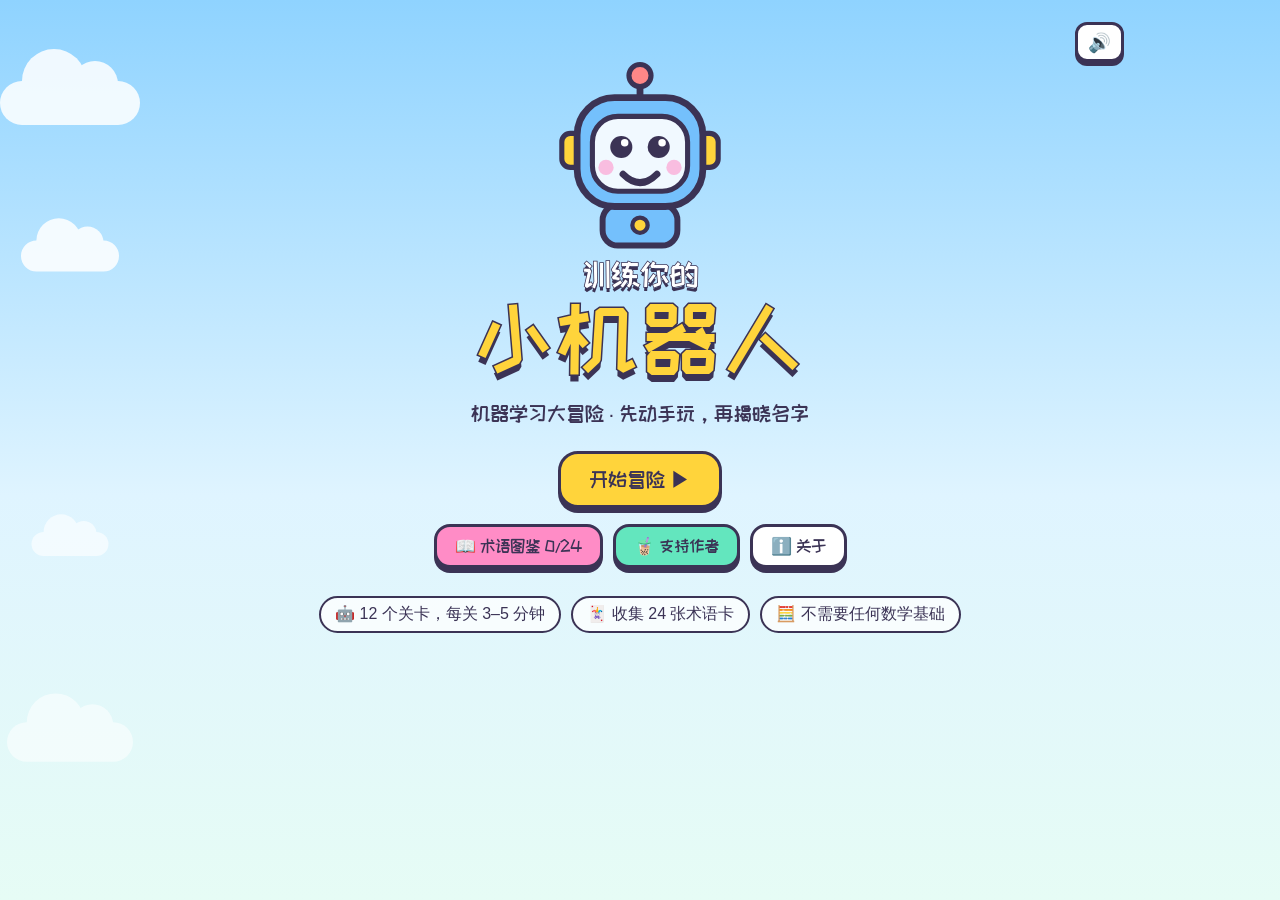
==== index.html @ 01e37d55 "20261012" ====
<!doctype html>
<html lang="zh-CN">
<head>
  <meta charset="utf-8">
  <meta name="viewport" content="width=device-width, initial-scale=1, viewport-fit=cover">
  <title>训练你的小机器人 · 机器学习大冒险</title>
  <meta name="description" content="先动手玩，再揭晓名字：12 个小关卡带你轻松学会机器学习的核心概念和术语。">
  <meta name="theme-color" content="#8fd3ff">
  <link rel="icon" href="data:image/svg+xml,<svg xmlns='http://www.w3.org/2000/svg' viewBox='0 0 100 100'><text y='.9em' font-size='90'>🤖</text></svg>">
  <!-- 可爱字体：异步加载，加载失败（比如网络受限）时自动使用系统字体，不会卡住页面 -->
  <link rel="preconnect" href="https://fonts.googleapis.com">
  <link rel="preconnect" href="https://fonts.gstatic.com" crossorigin>
  <link rel="stylesheet" href="https://fonts.googleapis.com/css2?family=ZCOOL+KuaiLe&display=swap" media="print" onload="this.media='all'">
  <link rel="stylesheet" href="css/style.css">
</head>
<body>
  <div id="sky" aria-hidden="true">
    <div class="cloud c1"></div><div class="cloud c2"></div><div class="cloud c3"></div><div class="cloud c4"></div>
  </div>
  <main id="app"></main>
  <div id="modal-root"></div>

  <script src="js/config.js"></script>
  <script src="js/engine.js"></script>
  <script src="js/cards.js"></script>
  <script src="js/levels/01-labels.js"></script>
  <script src="js/levels/02-features.js"></script>
  <script src="js/levels/03-descent.js"></script>
  <script src="js/levels/04-learning-rate.js"></script>
  <script src="js/levels/05-fitting.js"></script>
  <script src="js/levels/06-exam.js"></script>
  <script src="js/levels/07-network.js"></script>
  <script src="js/levels/08-kmeans.js"></script>
  <script src="js/levels/09-spam.js"></script>
  <script src="js/levels/10-dirty-data.js"></script>
  <script src="js/levels/11-maze.js"></script>
  <script src="js/levels/12-next-word.js"></script>
  <script src="js/main.js"></script>
</body>
</html>
---- css/style.css ----
/* ===================================================================
 *  训练你的小机器人 —— 卡通彩色风格
 * =================================================================== */
:root {
  --ink: #3b3355;
  --ink-soft: #6a6285;
  --paper: #fffdf7;
  --sky1: #8fd3ff;
  --sky2: #dff4ff;
  --yellow: #ffd43b; --yellow-l: #fff3bf;
  --pink: #ff8cc6;   --pink-l: #ffe3f1;
  --mint: #63e6be;   --mint-l: #d3f9d8;
  --blue: #74c0fc;   --blue-l: #e7f5ff;
  --purple: #b197fc; --purple-l: #f3f0ff;
  --orange: #ffa94d; --orange-l: #fff4e6;
  --red: #ff8787;    --red-l: #fff0f0;
  --green: #51cf66;
  --radius: 20px;
  --shadow: 0 5px 0 var(--ink);
  --font-fun: "ZCOOL KuaiLe", "Baloo 2", "PingFang SC", "Hiragino Sans GB", "Microsoft YaHei", "Noto Sans SC", sans-serif;
  --font-body: "PingFang SC", "Hiragino Sans GB", "Microsoft YaHei", "Noto Sans SC", "Segoe UI", sans-serif;
}

* { box-sizing: border-box; }
html { -webkit-text-size-adjust: 100%; }
body {
  margin: 0;
  min-height: 100vh;
  color: var(--ink);
  font-family: var(--font-body);
  font-size: 16px;
  line-height: 1.55;
  background: linear-gradient(180deg, var(--sky1) 0%, var(--sky2) 55%, #e6fcf5 100%) fixed;
  overflow-x: hidden;
}
h1, h2, h3, .btn, .fun { font-family: var(--font-fun); font-weight: 400; }
h2 { font-size: 1.6rem; margin: .3em 0 .5em; }
b { font-weight: 700; }
code { background: var(--purple-l); padding: 1px 6px; border-radius: 6px; font-size: .92em; }
.muted { color: var(--ink-soft); }
.small { font-size: .88rem; }
.center { text-align: center; }
.hidden { display: none !important; }

/* ---------- 天空背景 ---------- */
#sky { position: fixed; inset: 0; pointer-events: none; z-index: 0; overflow: hidden; }
.cloud {
  position: absolute; background: #fff; border-radius: 100px; opacity: .85;
  width: 140px; height: 44px; animation: drift linear infinite;
}
.cloud::before, .cloud::after { content: ""; position: absolute; background: #fff; border-radius: 50%; }
.cloud::before { width: 64px; height: 64px; top: -32px; left: 22px; }
.cloud::after { width: 46px; height: 46px; top: -20px; left: 72px; }
.cloud.c1 { top: 9%; animation-duration: 70s; animation-delay: -20s; }
.cloud.c2 { top: 26%; transform: scale(.7); animation-duration: 95s; animation-delay: -60s; }
.cloud.c3 { top: 58%; transform: scale(.55); animation-duration: 120s; animation-delay: -10s; opacity: .6; }
.cloud.c4 { top: 80%; transform: scale(.9); animation-duration: 85s; animation-delay: -45s; opacity: .55; }
@keyframes drift { from { left: -200px; } to { left: 110%; } }

#app { position: relative; z-index: 1; max-width: 1000px; margin: 0 auto; padding: 12px 16px 40px; }

/* ---------- 按钮 ---------- */
.btn {
  --bg: #fff; --bg-d: #e9ecef;
  display: inline-flex; align-items: center; justify-content: center; gap: 6px;
  font-size: 1.05rem; color: var(--ink); text-decoration: none;
  background: var(--bg); border: 3px solid var(--ink); border-radius: 16px;
  padding: 9px 18px; box-shadow: var(--shadow); cursor: pointer;
  transition: transform .08s, box-shadow .08s, filter .15s; user-select: none;
  -webkit-tap-highlight-color: transparent; line-height: 1.2;
}
.btn:hover { filter: brightness(1.05); }
.btn:active { transform: translateY(4px); box-shadow: 0 1px 0 var(--ink); }
.btn:disabled { opacity: .45; cursor: not-allowed; transform: none; box-shadow: var(--shadow); filter: grayscale(.4); }
.btn:focus-visible, .quiz-opt:focus-visible, .map-tile:focus-visible { outline: 4px solid #fff; outline-offset: 2px; }
.btn-big { font-size: 1.3rem; padding: 13px 28px; border-radius: 20px; }
.btn-small { font-size: .95rem; padding: 6px 12px; border-radius: 12px; box-shadow: 0 4px 0 var(--ink); }
.btn-icon { font-size: 1.15rem; padding: 6px 10px; border-radius: 12px; box-shadow: 0 4px 0 var(--ink); min-width: 42px; }
.btn-yellow { --bg: var(--yellow); }
.btn-pink { --bg: var(--pink); }
.btn-mint { --bg: var(--mint); }
.btn-blue { --bg: var(--blue); }
.btn-purple { --bg: var(--purple); }
.btn-orange { --bg: var(--orange); }
.btn-red { --bg: var(--red); }
.btn-white { --bg: #fff; }
.btn.on { --bg: var(--yellow); }
.btn-row { display: flex; flex-wrap: wrap; gap: 12px; justify-content: center; margin-top: 16px; }
.pulse { animation: pulse 1.2s ease-in-out infinite; }
@keyframes pulse { 50% { transform: scale(1.05); } }

/* ---------- 通用面板 ---------- */
.panel {
  background: var(--paper); border: 3px solid var(--ink); border-radius: var(--radius);
  box-shadow: var(--shadow); padding: 14px;
}
.chip {
  display: inline-block; background: #fff; border: 2.5px solid var(--ink); border-radius: 999px;
  padding: 3px 12px; font-family: var(--font-fun); font-size: 1rem;
}
.big-emoji { font-size: 4rem; line-height: 1.1; }

/* ---------- 标题页 ---------- */
.title-screen { text-align: center; padding-top: 10px; }
.title-top { display: flex; justify-content: flex-end; }
.title-robot { width: 170px; margin: 0 auto; }
.bob { animation: bob 2.4s ease-in-out infinite; }
@keyframes bob { 50% { transform: translateY(-10px) rotate(-2deg); } }
.game-title { margin: 6px 0 4px; line-height: 1.05; }
.game-title span { display: block; }
.t-small { font-size: 2rem; color: #fff; -webkit-text-stroke: 1.5px var(--ink); paint-order: stroke fill; text-shadow: 0 4px 0 var(--ink); }
.t-big {
  font-size: clamp(3rem, 12vw, 5.4rem); color: var(--yellow); letter-spacing: 4px;
  -webkit-text-stroke: 3px var(--ink); paint-order: stroke fill; text-shadow: 0 7px 0 var(--ink);
}
.subtitle { font-family: var(--font-fun); font-size: 1.3rem; margin: 14px 0 22px; }
.title-buttons { display: flex; flex-direction: column; align-items: center; gap: 16px; }
.row-buttons { display: flex; flex-wrap: wrap; gap: 10px; justify-content: center; }
.title-points { list-style: none; padding: 0; margin: 28px auto 0; display: flex; flex-wrap: wrap; gap: 10px; justify-content: center; }
.title-points li { background: rgba(255,255,255,.75); border: 2.5px solid var(--ink); border-radius: 999px; padding: 4px 14px; }

/* ---------- 顶栏 ---------- */
.topbar { display: flex; align-items: center; gap: 10px; justify-content: space-between; flex-wrap: wrap; margin-bottom: 10px; }
.topbar-right { display: flex; gap: 8px; }
.level-title { font-family: var(--font-fun); font-size: 1.35rem; display: flex; align-items: center; gap: 8px; flex: 1; justify-content: center; text-align: center; min-width: 0; }
.lv-num { background: var(--ink); color: #fff; border-radius: 10px; padding: 1px 10px; font-size: 1rem; white-space: nowrap; }
.map-progress { display: flex; gap: 8px; }

/* ---------- 地图 ---------- */
.map-head { display: flex; align-items: center; gap: 12px; margin: 8px 0 18px; }
.map-robot { width: 90px; flex: none; }
.map-grid { display: grid; grid-template-columns: repeat(auto-fill, minmax(210px, 1fr)); gap: 16px; }
.map-tile {
  --bg: #fff; position: relative; text-align: left; font: inherit; color: var(--ink);
  background: var(--bg); border: 3px solid var(--ink); border-radius: 22px; box-shadow: 0 6px 0 var(--ink);
  padding: 14px 14px 12px; cursor: pointer; display: flex; flex-direction: column; gap: 4px;
  transition: transform .12s; min-height: 150px;
}
.map-tile:hover { transform: translateY(-3px) rotate(-.6deg); }
.map-tile:active { transform: translateY(3px); box-shadow: 0 2px 0 var(--ink); }
.tile-yellow { --bg: var(--yellow-l); } .tile-pink { --bg: var(--pink-l); } .tile-mint { --bg: var(--mint-l); }
.tile-blue { --bg: var(--blue-l); } .tile-purple { --bg: var(--purple-l); } .tile-orange { --bg: var(--orange-l); }
.tile-num {
  position: absolute; top: -12px; left: -10px; width: 36px; height: 36px; border-radius: 50%;
  background: var(--ink); color: #fff; display: grid; place-items: center; font-family: var(--font-fun); font-size: 1.15rem;
}
.tile-icon { font-size: 2.4rem; line-height: 1.1; }
.tile-title { font-family: var(--font-fun); font-size: 1.2rem; }
.tile-status { font-size: .88rem; color: var(--ink-soft); }
.tile-terms { font-size: .82rem; background: #fff; border: 2px dashed var(--ink); border-radius: 10px; padding: 1px 8px; align-self: flex-start; }
.map-tile.done::after { content: "⭐"; position: absolute; top: 8px; right: 10px; font-size: 1.5rem; }
.map-tile.locked { filter: grayscale(.85); opacity: .72; }
.map-foot { display: flex; gap: 12px; justify-content: center; flex-wrap: wrap; margin-top: 26px; }

/* ---------- 对话气泡 / 机器人 ---------- */
.robot-row { display: flex; align-items: center; gap: 10px; margin-bottom: 10px; }
.robot-mini { width: 76px; flex: none; }
.robot-svg { width: 100%; height: auto; display: block; }
.robot-svg .antenna { animation: blink 1.6s ease-in-out infinite; transform-origin: 50px 8px; }
@keyframes blink { 50% { fill: #ffd43b; } }
.bubble {
  position: relative; flex: 1; background: #fff; border: 3px solid var(--ink); border-radius: 18px;
  padding: 10px 14px; font-size: 1.02rem; box-shadow: 0 4px 0 var(--ink); min-height: 52px;
}
.bubble::before {
  content: ""; position: absolute; left: -14px; top: 50%; margin-top: -10px;
  border: 10px solid transparent; border-right: 12px solid var(--ink); border-left: 0;
}
.bubble::after {
  content: ""; position: absolute; left: -9px; top: 50%; margin-top: -7px;
  border: 7px solid transparent; border-right: 9px solid #fff; border-left: 0;
}
.bubble.pop { animation: popin .28s ease-out; }
@keyframes popin { from { transform: scale(.94); opacity: .4; } }

/* ---------- 任务 ---------- */
.mission-box { background: rgba(255,255,255,.7); border: 3px dashed var(--ink); border-radius: 16px; padding: 6px 14px 8px; margin-bottom: 12px; }
.mission-head { font-family: var(--font-fun); font-size: 1.05rem; }
.missions { margin: 2px 0 0; padding: 0; list-style: none; counter-reset: m; }
.missions li { display: flex; align-items: flex-start; gap: 8px; padding: 2px 0; }
.missions .tick {
  flex: none; width: 22px; height: 22px; margin-top: 1px; border: 2.5px solid var(--ink); border-radius: 7px; background: #fff;
  display: grid; place-items: center; font-size: .9rem; color: #fff; font-weight: 700;
}
.missions li.done .tick { background: var(--green); animation: popin .3s; }
.missions li.done > span:last-child { text-decoration: line-through; text-decoration-thickness: 2px; color: var(--ink-soft); }

/* ---------- 舞台 ---------- */
.stage { display: flex; flex-direction: column; gap: 14px; }
.game-canvas {
  width: 100%; height: auto; display: block; margin: 0 auto; background: #fff;
  border: 3px solid var(--ink); border-radius: var(--radius); box-shadow: var(--shadow); touch-action: none;
}
.controls { display: flex; flex-wrap: wrap; gap: 12px; align-items: center; justify-content: center; }
.slider { display: flex; flex-direction: column; gap: 4px; min-width: 220px; flex: 1; max-width: 420px; }
.slider-label { font-family: var(--font-fun); font-size: 1.08rem; }
.slider-val { background: var(--yellow); border: 2px solid var(--ink); border-radius: 8px; padding: 0 8px; font-weight: 400; font-family: var(--font-fun); }
input[type=range] { -webkit-appearance: none; appearance: none; width: 100%; height: 34px; background: transparent; cursor: pointer; }
input[type=range]::-webkit-slider-runnable-track { height: 14px; border-radius: 10px; background: linear-gradient(90deg, var(--mint), var(--yellow), var(--pink)); border: 2.5px solid var(--ink); }
input[type=range]::-moz-range-track { height: 10px; border-radius: 10px; background: linear-gradient(90deg, var(--mint), var(--yellow), var(--pink)); border: 2.5px solid var(--ink); }
input[type=range]::-webkit-slider-thumb { -webkit-appearance: none; width: 30px; height: 30px; margin-top: -10px; border-radius: 50%; background: #fff; border: 3px solid var(--ink); box-shadow: 0 3px 0 var(--ink); }
input[type=range]::-moz-range-thumb { width: 26px; height: 26px; border-radius: 50%; background: #fff; border: 3px solid var(--ink); box-shadow: 0 3px 0 var(--ink); }
input[type=range]:disabled { opacity: .4; cursor: not-allowed; }
input[type=range]:focus-visible { outline: 3px solid var(--purple); border-radius: 10px; }

.stat-row { display: flex; flex-wrap: wrap; gap: 10px; justify-content: center; }
.stat {
  background: #fff; border: 3px solid var(--ink); border-radius: 14px; padding: 6px 14px; text-align: center;
  font-family: var(--font-fun); font-size: 1.05rem; min-width: 120px;
}
.stat b { display: block; font-size: 1.5rem; font-weight: 400; }
.stat.good { background: var(--mint-l); } .stat.bad { background: var(--red-l); }
.section-title { font-family: var(--font-fun); font-size: 1.2rem; margin: 2px 0 6px; }
.hint-line { text-align: center; color: var(--ink-soft); font-size: .92rem; margin: -4px 0 0; }

/* ---------- 胜利条 ---------- */
.winbar { position: sticky; bottom: 12px; z-index: 5; display: none; margin-top: 16px; }
.winbar.show { display: block; animation: rise .4s ease-out; }
.winbar-inner {
  display: flex; align-items: center; justify-content: center; gap: 14px; flex-wrap: wrap;
  background: var(--mint); border: 3px solid var(--ink); border-radius: 22px; padding: 12px; box-shadow: 0 6px 0 var(--ink);
}
.win-text { font-family: var(--font-fun); font-size: 1.5rem; }
@keyframes rise { from { transform: translateY(40px); opacity: 0; } }

/* ---------- 弹窗 ---------- */
#modal-root { position: relative; z-index: 50; }
.modal-back {
  position: fixed; inset: 0; background: rgba(59, 51, 85, .45); display: flex; align-items: center; justify-content: center;
  padding: 16px; animation: fade .18s; z-index: 50;
}
.modal-back.closing { opacity: 0; transition: opacity .15s; }
@keyframes fade { from { opacity: 0; } }
.modal {
  position: relative; background: var(--paper); border: 4px solid var(--ink); border-radius: 26px; box-shadow: 0 8px 0 var(--ink);
  width: 100%; max-width: 520px; max-height: calc(100vh - 32px); overflow-y: auto; padding: 22px 22px 24px; animation: zoom .25s ease-out;
}
.modal.wide { max-width: 860px; }
@keyframes zoom { from { transform: scale(.85); opacity: 0; } }
.modal-x {
  position: sticky; float: right; top: 0; margin: -8px -8px 0 0; width: 40px; height: 40px; border-radius: 50%;
  border: 3px solid var(--ink); background: #fff; font-size: 1.1rem; cursor: pointer; z-index: 2; color: var(--ink);
}
.intro { text-align: center; }
.intro-num { display: inline-block; background: var(--ink); color: #fff; border-radius: 10px; padding: 2px 12px; font-family: var(--font-fun); }
.intro-story { font-size: 1.08rem; text-align: left; background: var(--blue-l); border-radius: 16px; padding: 12px 14px; border: 2.5px solid var(--ink); }
.intro-skill { font-size: 1.05rem; }

/* ---------- 揭晓 ---------- */
.reveal { text-align: center; }
.reveal-pre { font-family: var(--font-fun); font-size: 1.5rem; margin: 4px 0 6px; }
.reveal-terms { display: flex; gap: 12px; justify-content: center; flex-wrap: wrap; margin-bottom: 12px; }
.reveal-term {
  font-family: var(--font-fun); font-size: clamp(2rem, 7vw, 3rem); color: var(--yellow); padding: 0 6px;
  -webkit-text-stroke: 2px var(--ink); paint-order: stroke fill; text-shadow: 0 5px 0 var(--ink);
  animation: stamp .5s cubic-bezier(.2, 1.6, .5, 1) both;
}
@keyframes stamp { from { transform: scale(2.4) rotate(-8deg); opacity: 0; } }
.reveal-text { text-align: left; background: var(--yellow-l); border: 2.5px solid var(--ink); border-radius: 16px; padding: 10px 16px; font-size: 1.05rem; }
.reveal-text p { margin: .4em 0; }
.reveal-got { font-family: var(--font-fun); font-size: 1.15rem; margin: 14px 0 8px; }
.reveal-cards { display: flex; flex-wrap: wrap; gap: 14px; justify-content: center; }

/* ---------- 术语卡 ---------- */
.term-card {
  --c: var(--blue); --cl: var(--blue-l);
  position: relative; background: #fff; border: 3px solid var(--ink); border-radius: 20px; box-shadow: 0 5px 0 var(--ink);
  overflow: hidden; text-align: left; width: 100%;
}
.term-card.mini { width: 230px; cursor: pointer; transition: transform .15s; animation: cardin .45s ease-out both; }
.term-card.mini:hover { transform: translateY(-4px) rotate(1deg); }
@keyframes cardin { from { transform: rotateY(90deg); } }
.c-yellow { --c: var(--yellow); --cl: var(--yellow-l); } .c-pink { --c: var(--pink); --cl: var(--pink-l); }
.c-mint { --c: var(--mint); --cl: var(--mint-l); } .c-blue { --c: var(--blue); --cl: var(--blue-l); }
.c-purple { --c: var(--purple); --cl: var(--purple-l); } .c-orange { --c: var(--orange); --cl: var(--orange-l); }
.c-red { --c: var(--red); --cl: var(--red-l); }
.tc-head { background: var(--c); display: flex; align-items: center; gap: 10px; padding: 10px 12px; border-bottom: 3px solid var(--ink); }
.tc-emoji { font-size: 2.1rem; width: 52px; height: 52px; display: grid; place-items: center; background: #fff; border: 2.5px solid var(--ink); border-radius: 14px; flex: none; }
.tc-name { font-family: var(--font-fun); font-size: 1.45rem; line-height: 1.15; }
.tc-en { font-size: .82rem; opacity: .85; }
.tc-body { padding: 8px 14px 10px; background: var(--cl); }
.tc-body p { margin: .35em 0; }
.term-card.mini .tc-body { font-size: .9rem; }
.new-badge {
  position: absolute; top: 6px; right: 6px; background: var(--red); color: #fff; font-family: var(--font-fun);
  border: 2px solid var(--ink); border-radius: 8px; padding: 0 6px; font-size: .8rem; z-index: 1; transform: rotate(8deg);
}
.term-card.locked { cursor: default; background: repeating-linear-gradient(45deg, #f1f3f5, #f1f3f5 10px, #e9ecef 10px, #e9ecef 20px); min-height: 150px; display: flex; flex-direction: column; align-items: center; justify-content: center; }
.term-card.locked:hover { transform: none; }
.locked-q { font-family: var(--font-fun); font-size: 3rem; color: #adb5bd; -webkit-text-stroke: 2px var(--ink); }
.locked-hint { font-size: .85rem; color: var(--ink-soft); }
.collection h2 { margin-top: 0; }
.collection-grid { display: grid; grid-template-columns: repeat(auto-fill, minmax(200px, 1fr)); gap: 14px; margin-top: 10px; }
.collection-grid .term-card.mini { width: auto; }
.card-detail .term-card { font-size: 1.05rem; }
.deep { margin-top: 14px; border: 3px dashed var(--ink); border-radius: 16px; background: #fff; }
.deep summary { cursor: pointer; padding: 10px 14px; font-family: var(--font-fun); font-size: 1.1rem; }
.deep-body { padding: 0 16px 10px; }
.formula { background: var(--purple-l); border-radius: 10px; padding: 8px 12px; font-family: "Cambria Math", "Times New Roman", serif; font-size: 1.1rem; text-align: center; overflow-x: auto; }

/* ---------- 小测验 ---------- */
.quiz-tag { display: inline-block; background: var(--purple); border: 2.5px solid var(--ink); border-radius: 10px; padding: 2px 12px; font-family: var(--font-fun); }
.quiz-q { font-family: var(--font-body); font-weight: 700; font-size: 1.2rem; line-height: 1.5; }
.quiz-opts { display: grid; gap: 10px; }
.quiz-opt {
  font: inherit; text-align: left; color: var(--ink); background: #fff; border: 3px solid var(--ink); border-radius: 16px;
  padding: 10px 14px; box-shadow: 0 4px 0 var(--ink); cursor: pointer; font-size: 1.02rem;
}
.quiz-opt:hover:not(:disabled) { background: var(--blue-l); }
.quiz-opt.right { background: var(--mint); animation: popin .3s; }
.quiz-opt.wrong { background: var(--red-l); text-decoration: line-through; animation: shake .35s; opacity: .7; }
@keyframes shake { 25% { transform: translateX(-6px); } 75% { transform: translateX(6px); } }
.quiz-fb { margin-top: 12px; border-radius: 14px; padding: 0; }
.quiz-fb.right, .quiz-fb.wrong { padding: 10px 14px; border: 2.5px solid var(--ink); }
.quiz-fb.right { background: var(--mint-l); } .quiz-fb.wrong { background: var(--red-l); }

/* ---------- 打赏 / 证书 ---------- */
.donate-robot { width: 110px; margin: 0 auto; }
.donate-buttons { display: flex; flex-wrap: wrap; gap: 14px; justify-content: center; margin: 16px 0; }
.donate-btn { min-width: 200px; }
.donate-btn .d-ico { font-size: 1.8rem; }
.donate-btn span { display: flex; flex-direction: column; align-items: flex-start; }
.donate-btn small { font-family: var(--font-body); font-size: .78rem; }
.cert-wrap { text-align: center; }
.certificate {
  position: relative; background: linear-gradient(135deg, #fffbe6, #fff); border: 6px double var(--ink); border-radius: 22px;
  padding: 28px 22px 18px; margin: 4px auto 12px; max-width: 640px; outline: 3px dashed var(--orange); outline-offset: -16px;
}
.cert-ribbon { font-size: 3rem; line-height: 1; }
.cert-title { font-family: var(--font-fun); font-size: clamp(1.6rem, 6vw, 2.4rem); color: var(--orange); -webkit-text-stroke: 1.5px var(--ink); paint-order: stroke fill; }
.cert-sub { font-family: var(--font-fun); font-size: 1.3rem; letter-spacing: 6px; margin-bottom: 8px; }
.cert-name { font-family: var(--font-fun); font-size: 1.7rem; border-bottom: 3px solid var(--ink); padding: 0 12px; color: var(--purple); -webkit-text-stroke: .8px var(--ink); }
.cert-terms { display: flex; flex-wrap: wrap; gap: 6px; justify-content: center; margin: 8px 0 14px; }
.cert-terms span { background: var(--yellow-l); border: 2px solid var(--ink); border-radius: 999px; padding: 0 10px; font-size: .88rem; }
.cert-foot { display: flex; align-items: center; justify-content: space-between; gap: 10px; font-family: var(--font-fun); }
.cert-seal { width: 64px; transform: rotate(10deg); }
.cert-label { font-family: var(--font-fun); font-size: 1.1rem; }
.cert-name-input { font: inherit; font-size: 1.05rem; border: 3px solid var(--ink); border-radius: 12px; padding: 6px 10px; width: 200px; max-width: 70vw; }
.about ul { padding-left: 1.3em; }

/* ---------- 特效 ---------- */
.confetti-layer { position: fixed; inset: 0; pointer-events: none; z-index: 100; overflow: hidden; }
.confetti { position: absolute; top: -20px; width: 10px; height: 16px; border: 1.5px solid var(--ink); animation: fall linear forwards; }
@keyframes fall { to { top: 110vh; transform: rotate(720deg) translateX(40px); } }
.toast {
  position: fixed; left: 50%; bottom: 30px; transform: translateX(-50%); z-index: 120; background: var(--ink); color: #fff;
  border-radius: 14px; padding: 10px 18px; font-family: var(--font-fun); font-size: 1.05rem; animation: rise .25s; max-width: 90vw; text-align: center;
}
.toast.out { opacity: 0; transition: opacity .4s; }

/* ===================================================================
 *  各关卡专用样式
 * =================================================================== */
/* 通用：小图卡 */
.tile-grid { display: grid; grid-template-columns: repeat(auto-fill, minmax(118px, 1fr)); gap: 12px; }
.pic-card {
  background: #fff; border: 3px solid var(--ink); border-radius: 18px; box-shadow: 0 4px 0 var(--ink);
  padding: 8px; text-align: center; transition: transform .15s, background .2s; position: relative;
}
.pic-card .pic { font-size: 3rem; line-height: 1.2; }
.pic-card.glow { background: var(--yellow); transform: scale(1.06); }
.pic-card.right { background: var(--mint-l); }
.pic-card.wrong { background: var(--red-l); animation: shake .35s; }
.pic-card .verdict { position: absolute; top: -10px; right: -8px; font-size: 1.4rem; }
.label-btns { display: flex; gap: 6px; justify-content: center; margin-top: 6px; }
.label-btn { font: inherit; font-size: .9rem; border: 2.5px solid var(--ink); border-radius: 10px; padding: 3px 8px; background: #fff; cursor: pointer; color: var(--ink); }
.label-btn.sel-fruit { background: var(--orange); }
.label-btn.sel-animal { background: var(--blue); }
.robot-says { font-size: .85rem; margin-top: 4px; color: var(--ink-soft); min-height: 1.2em; }

/* 第2关：猫狗 */
.critter-card { padding: 4px 4px 6px; }
.critter-card svg { width: 100%; height: auto; display: block; }
.critter-tag { display: inline-block; font-family: var(--font-fun); border: 2px solid var(--ink); border-radius: 8px; padding: 0 8px; font-size: .95rem; }
.tag-cat { background: var(--orange); } .tag-dog { background: var(--blue); } .tag-unk { background: #e9ecef; }
.clue-list { display: flex; flex-wrap: wrap; gap: 10px; justify-content: center; }
.clue { font: inherit; font-family: var(--font-fun); font-size: 1.1rem; background: #fff; border: 3px solid var(--ink); border-radius: 14px; padding: 8px 14px; box-shadow: 0 4px 0 var(--ink); cursor: pointer; color: var(--ink); }
.clue.on { background: var(--pink); transform: translateY(2px); box-shadow: 0 2px 0 var(--ink); }
.robot-view { font-size: .78rem; color: var(--ink-soft); line-height: 1.3; min-height: 2.6em; }
.mystery { font-size: 3rem; display: grid; place-items: center; aspect-ratio: 120 / 100; color: #adb5bd; font-family: var(--font-fun); }

/* 第6关：考试 */
.exam-layout { display: grid; grid-template-columns: 1fr 1fr; gap: 14px; }
.robot-card { display: flex; gap: 10px; align-items: center; }
.robot-card .robot-mini { width: 70px; }
.score-big { font-family: var(--font-fun); font-size: 1.8rem; }
.q-pool { display: flex; flex-wrap: wrap; gap: 8px; }
.q-card { font: inherit; border: 2.5px solid var(--ink); border-radius: 12px; background: #fff; padding: 6px 10px; cursor: pointer; box-shadow: 0 3px 0 var(--ink); color: var(--ink); position: relative; }
.q-card.in-exam { background: var(--yellow); }
.q-card .seen { position: absolute; top: -9px; right: -6px; font-size: .7rem; background: var(--orange); border: 2px solid var(--ink); border-radius: 6px; padding: 0 4px; }
.q-card.new-q .seen { background: var(--mint); }
.exam-paper { background: #fff; border: 3px solid var(--ink); border-radius: 14px; padding: 10px; min-height: 60px; display: flex; flex-wrap: wrap; gap: 8px; background-image: repeating-linear-gradient(#fff 0 26px, #e7f5ff 26px 28px); }
.result-table { width: 100%; border-collapse: collapse; font-size: .95rem; }
.result-table td, .result-table th { border-bottom: 2px dashed #ced4da; padding: 5px 6px; text-align: left; vertical-align: top; }
.result-table th { font-family: var(--font-fun); font-weight: 400; }

/* 第7关：网络 */
.net-svg { width: 100%; height: auto; display: block; background: #fff; border: 3px solid var(--ink); border-radius: var(--radius); box-shadow: var(--shadow); }
.net-svg .hit { stroke: transparent; stroke-width: 24; cursor: pointer; }
.net-svg .flow { stroke-dasharray: 4 14; animation: flow .6s linear infinite; pointer-events: none; }
@keyframes flow { to { stroke-dashoffset: -18; } }
.animal-tabs { display: flex; flex-wrap: wrap; gap: 8px; justify-content: center; }
.animal-tab { font: inherit; font-size: 1rem; border: 3px solid var(--ink); border-radius: 14px; background: #fff; padding: 6px 10px; cursor: pointer; box-shadow: 0 3px 0 var(--ink); color: var(--ink); }
.animal-tab.on { background: var(--yellow); }
.animal-tab.ok { border-color: #2b8a3e; }

/* 第9关：邮件 */
.mail-cols { display: grid; grid-template-columns: 1fr 1fr; gap: 14px; }
.mail-col { background: #fff; border: 3px solid var(--ink); border-radius: 18px; padding: 10px; box-shadow: var(--shadow); min-height: 120px; }
.mail-col h3 { margin: 0 0 8px; font-size: 1.25rem; }
.mail-col.trash { background: #f8f0ff; }
.mail { display: flex; align-items: center; gap: 8px; border: 2.5px solid var(--ink); border-radius: 12px; padding: 5px 8px; margin-bottom: 6px; background: #fff; font-size: .9rem; animation: popin .25s; }
.mail .who { font-size: 1.3rem; }
.mail .subj { flex: 1; line-height: 1.3; }
.mail .sc { font-size: .75rem; background: #f1f3f5; border-radius: 6px; padding: 0 5px; white-space: nowrap; }
.mail.bad-place { background: var(--red-l); border-color: #e03131; }
.mail .flag { font-family: var(--font-fun); font-size: .8rem; color: #fff; background: #e03131; border-radius: 6px; padding: 0 5px; white-space: nowrap; }

/* 第10关：脏数据 */
.data-card { cursor: pointer; padding: 6px; }
.data-card .pic { font-size: 2.4rem; }
.data-card .lbl { font-family: var(--font-fun); background: var(--yellow-l); border: 2px solid var(--ink); border-radius: 8px; display: inline-block; padding: 0 8px; }
.data-card.trashed { opacity: .35; filter: grayscale(1); transform: scale(.92); }
.data-card.trashed::after { content: "🗑️"; position: absolute; top: 4px; right: 6px; font-size: 1.2rem; }
.data-card.added { background: var(--mint-l); }
.tile-grid.small { grid-template-columns: repeat(auto-fill, minmax(92px, 1fr)); gap: 10px; }

/* 第11关：迷宫 */
.maze-layout { display: grid; grid-template-columns: minmax(0, 380px) 1fr; gap: 16px; align-items: start; }
.maze-side { display: flex; flex-direction: column; gap: 10px; }
.maze-side .slider { max-width: none; min-width: 0; }
.log { background: #fff; border: 2.5px solid var(--ink); border-radius: 12px; padding: 6px 10px; font-size: .9rem; max-height: 120px; overflow-y: auto; }

/* 第12关：猜词 */
.token-line { display: flex; flex-wrap: wrap; gap: 6px; align-items: center; justify-content: center; font-size: 1.3rem; }
.token { font-family: var(--font-fun); border: 2.5px solid var(--ink); border-radius: 10px; padding: 2px 10px; background: var(--blue-l); animation: popin .25s; }
.token:nth-child(4n+2) { background: var(--pink-l); } .token:nth-child(4n+3) { background: var(--mint-l); } .token:nth-child(4n) { background: var(--yellow-l); }
.token.blank { background: #fff; border-style: dashed; min-width: 56px; text-align: center; }
.token.fresh { background: var(--yellow); }
.choice-row { display: flex; flex-wrap: wrap; gap: 10px; justify-content: center; }
.bars { display: flex; flex-direction: column; gap: 6px; max-width: 520px; margin: 0 auto; width: 100%; }
.bar-row { display: grid; grid-template-columns: 118px 1fr 54px; align-items: center; gap: 8px; }
.bar-row .bl { font-family: var(--font-fun); text-align: right; font-size: 1.05rem; }
.bar-track { height: 20px; background: #f1f3f5; border: 2px solid var(--ink); border-radius: 10px; overflow: hidden; }
.bar-fill { height: 100%; background: var(--blue); width: 0; transition: width .6s cubic-bezier(.2, .9, .3, 1); }
.bar-row.pick .bar-fill { background: var(--pink); }
.bar-row.top .bl::after { content: " 👑"; }
.story-slots { display: grid; grid-template-columns: repeat(auto-fit, minmax(190px, 1fr)); gap: 10px; }
.story-slot { background: #fff; border: 2.5px solid var(--ink); border-radius: 14px; padding: 8px; }
.story-slot .mini-bar { display: grid; grid-template-columns: 1fr 44px; gap: 4px; font-size: .82rem; align-items: center; }
.story-slot .mini-track { height: 10px; background: #f1f3f5; border-radius: 6px; overflow: hidden; border: 1.5px solid var(--ink); }
.story-slot .mini-fill { height: 100%; background: var(--purple); transition: width .3s; }
.story-out { font-size: 1.15rem; text-align: center; min-height: 2em; }

/* ---------- 响应式 ---------- */
@media (max-width: 720px) {
  #app { padding: 8px 12px 30px; }
  .exam-layout, .mail-cols, .maze-layout { grid-template-columns: 1fr; }
  .level-title { order: 3; flex-basis: 100%; font-size: 1.15rem; }
  .robot-mini { width: 58px; }
  .bubble { font-size: .95rem; }
  .map-grid { grid-template-columns: repeat(auto-fill, minmax(150px, 1fr)); gap: 14px; }
  .map-tile { min-height: 130px; }
  .term-card.mini { width: 100%; max-width: 300px; }
  .btn-big { font-size: 1.15rem; padding: 11px 20px; }
  .modal { padding: 18px 14px 20px; }
  .bar-row { grid-template-columns: 96px 1fr 46px; }
  .bar-row .bl { font-size: .92rem; }
}
@media (prefers-reduced-motion: reduce) {
  *, *::before, *::after { animation-duration: .01ms !important; animation-iteration-count: 1 !important; transition-duration: .01ms !important; }
  .cloud { display: none; }
}
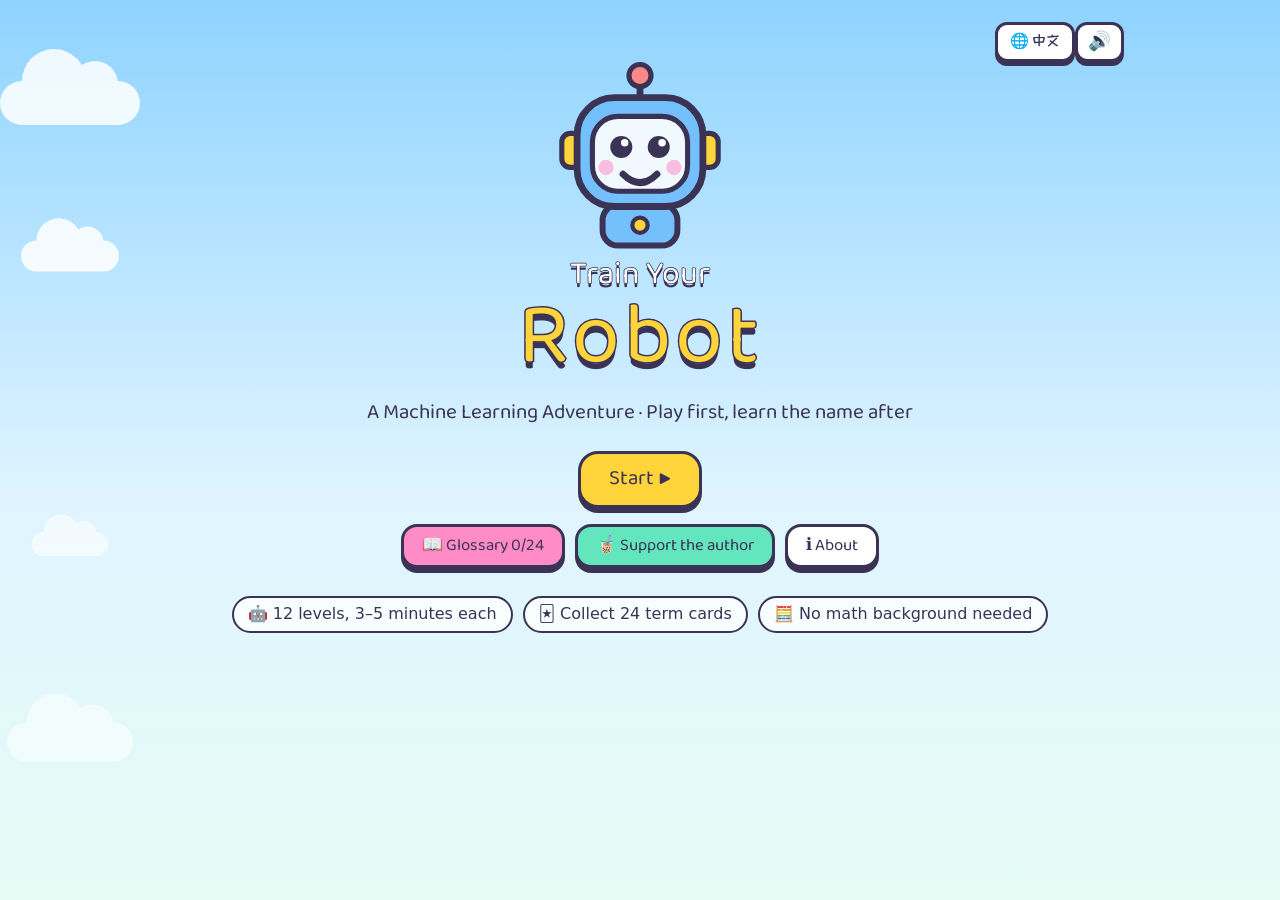
==== commit f8fffb9a: "20261012_2" ====
--- a/index.html
+++ b/index.html
@@ -1,16 +1,17 @@
 <!doctype html>
-<html lang="zh-CN">
+<html lang="en">
 <head>
   <meta charset="utf-8">
   <meta name="viewport" content="width=device-width, initial-scale=1, viewport-fit=cover">
-  <title>训练你的小机器人 · 机器学习大冒险</title>
-  <meta name="description" content="先动手玩，再揭晓名字：12 个小关卡带你轻松学会机器学习的核心概念和术语。">
+  <!-- 标题和 lang 会由 js/engine.js 按玩家选择的语言（默认英文）改写 -->
+  <title>Train Your Robot · A Machine Learning Adventure</title>
+  <meta name="description" content="Play first, learn the name after: 12 bite-sized levels that teach the core ideas and terms of machine learning. 中文 / English.">
   <meta name="theme-color" content="#8fd3ff">
   <link rel="icon" href="data:image/svg+xml,<svg xmlns='http://www.w3.org/2000/svg' viewBox='0 0 100 100'><text y='.9em' font-size='90'>🤖</text></svg>">
   <!-- 可爱字体：异步加载，加载失败（比如网络受限）时自动使用系统字体，不会卡住页面 -->
   <link rel="preconnect" href="https://fonts.googleapis.com">
   <link rel="preconnect" href="https://fonts.gstatic.com" crossorigin>
-  <link rel="stylesheet" href="https://fonts.googleapis.com/css2?family=ZCOOL+KuaiLe&display=swap" media="print" onload="this.media='all'">
+  <link rel="stylesheet" href="https://fonts.googleapis.com/css2?family=Baloo+2:wght@400;700&family=ZCOOL+KuaiLe&display=swap" media="print" onload="this.media='all'">
   <link rel="stylesheet" href="css/style.css">
 </head>
 <body>
--- a/css/style.css
+++ b/css/style.css
@@ -20,6 +20,11 @@
   --font-fun: "ZCOOL KuaiLe", "Baloo 2", "PingFang SC", "Hiragino Sans GB", "Microsoft YaHei", "Noto Sans SC", sans-serif;
   --font-body: "PingFang SC", "Hiragino Sans GB", "Microsoft YaHei", "Noto Sans SC", "Segoe UI", sans-serif;
 }
+/* 英文界面：圆润的拉丁字体优先（ZCOOL KuaiLe 的英文字母不太好看） */
+html[lang="en"] {
+  --font-fun: "Baloo 2", "ZCOOL KuaiLe", "Segoe UI", system-ui, sans-serif;
+  --font-body: "Segoe UI", system-ui, -apple-system, Roboto, "Helvetica Neue", Arial, sans-serif;
+}
 
 * { box-sizing: border-box; }
 html { -webkit-text-size-adjust: 100%; }
